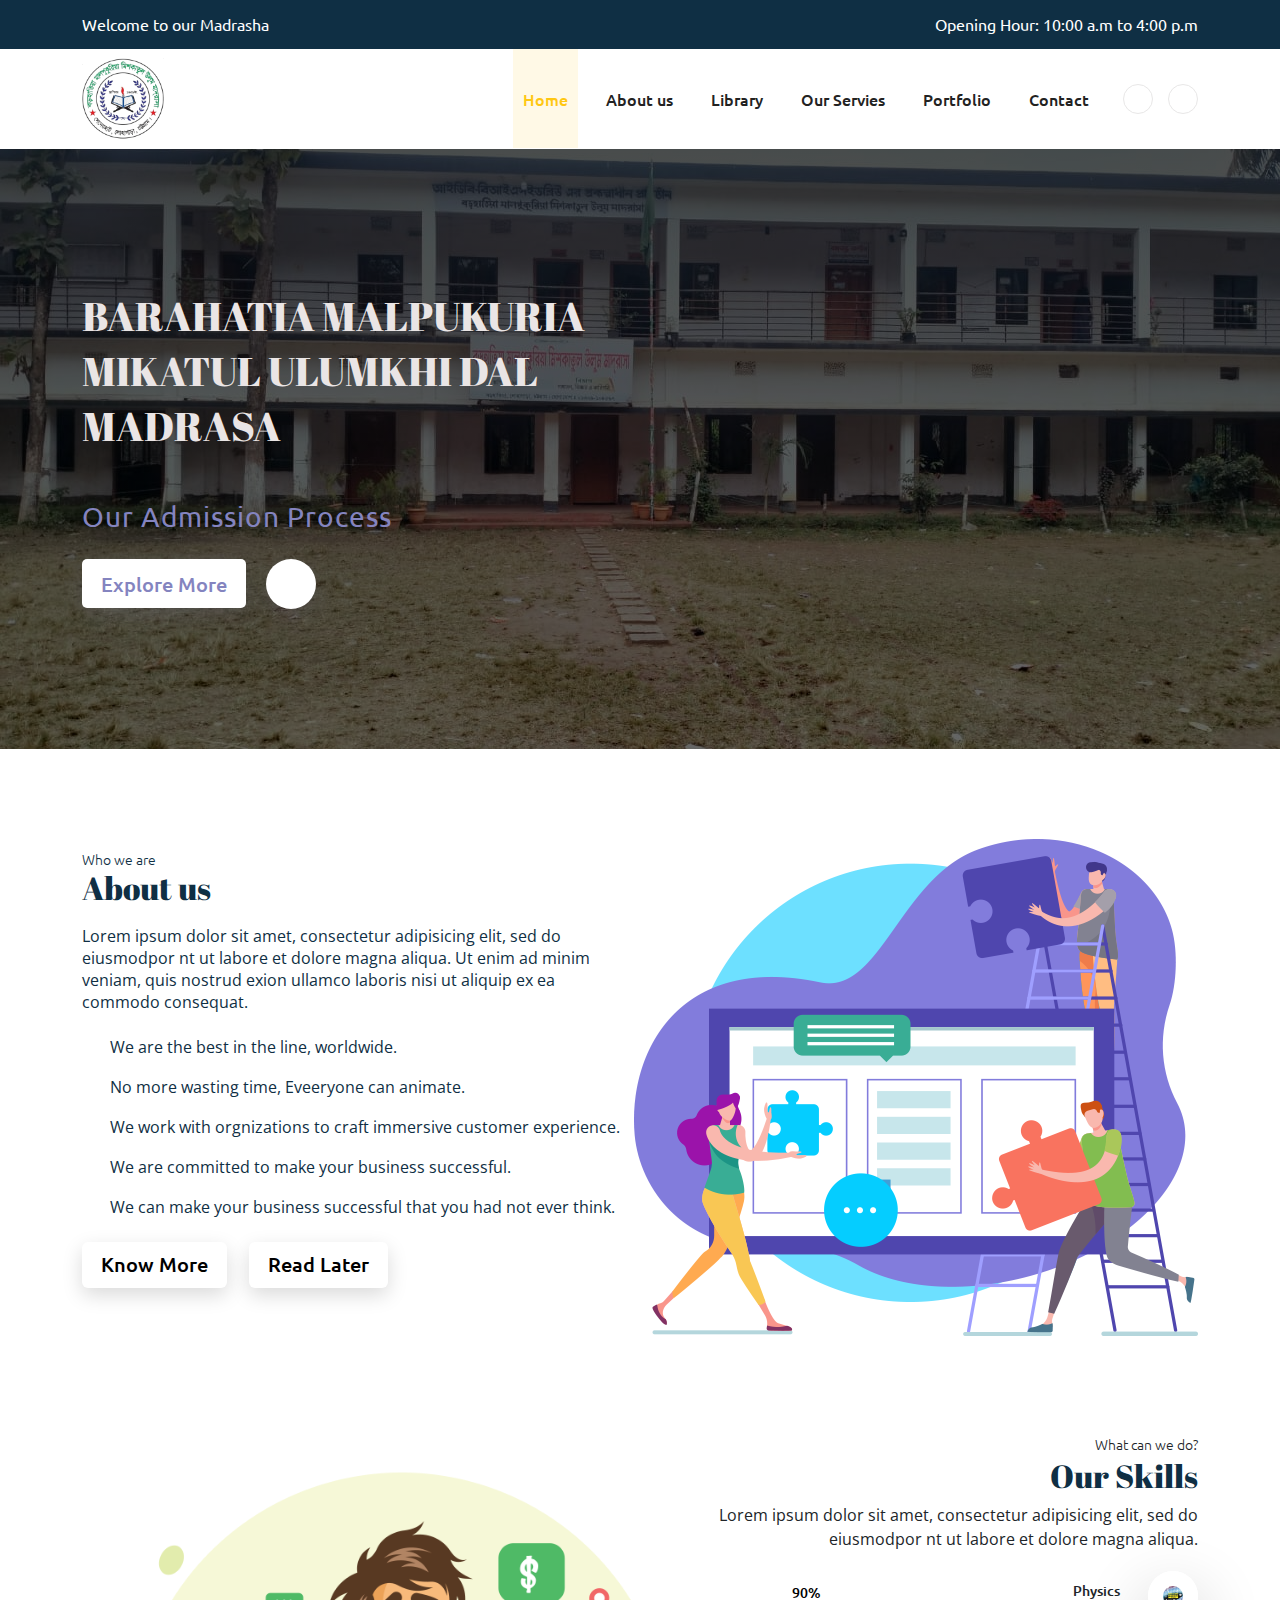
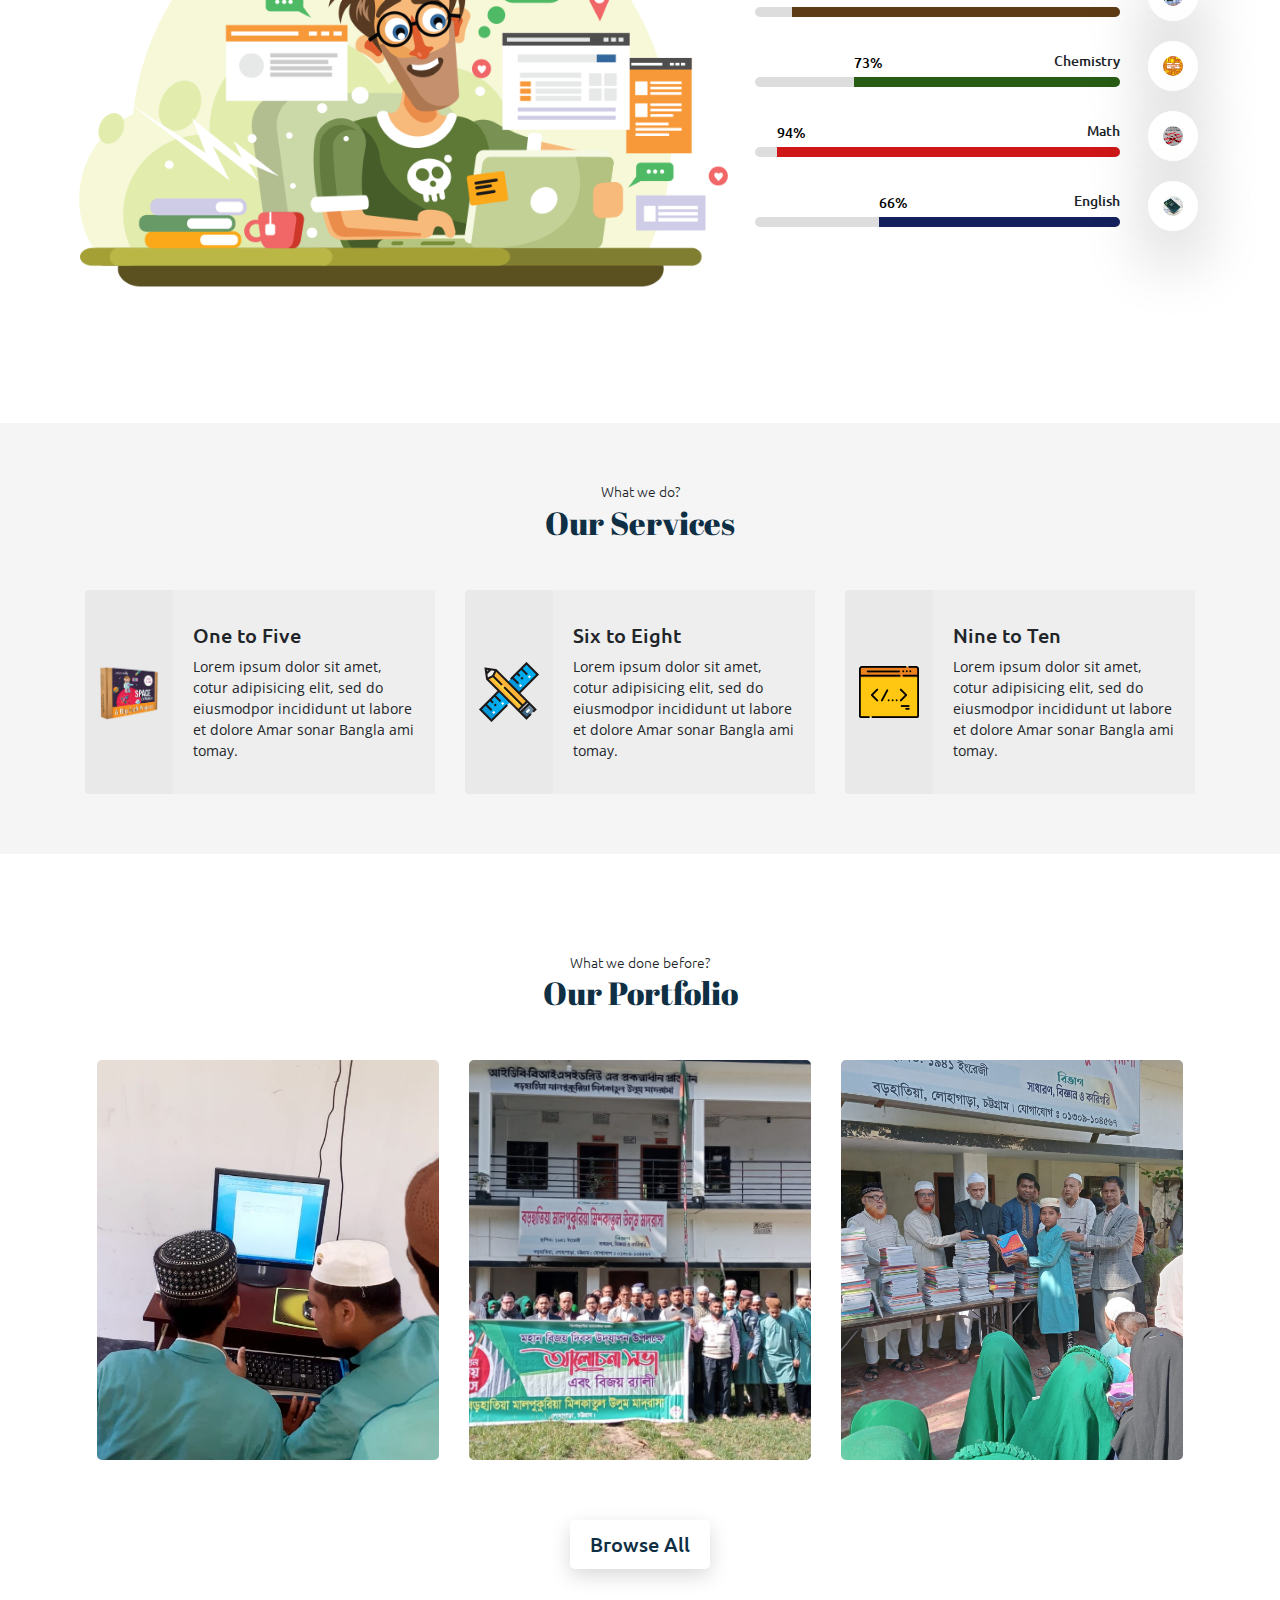
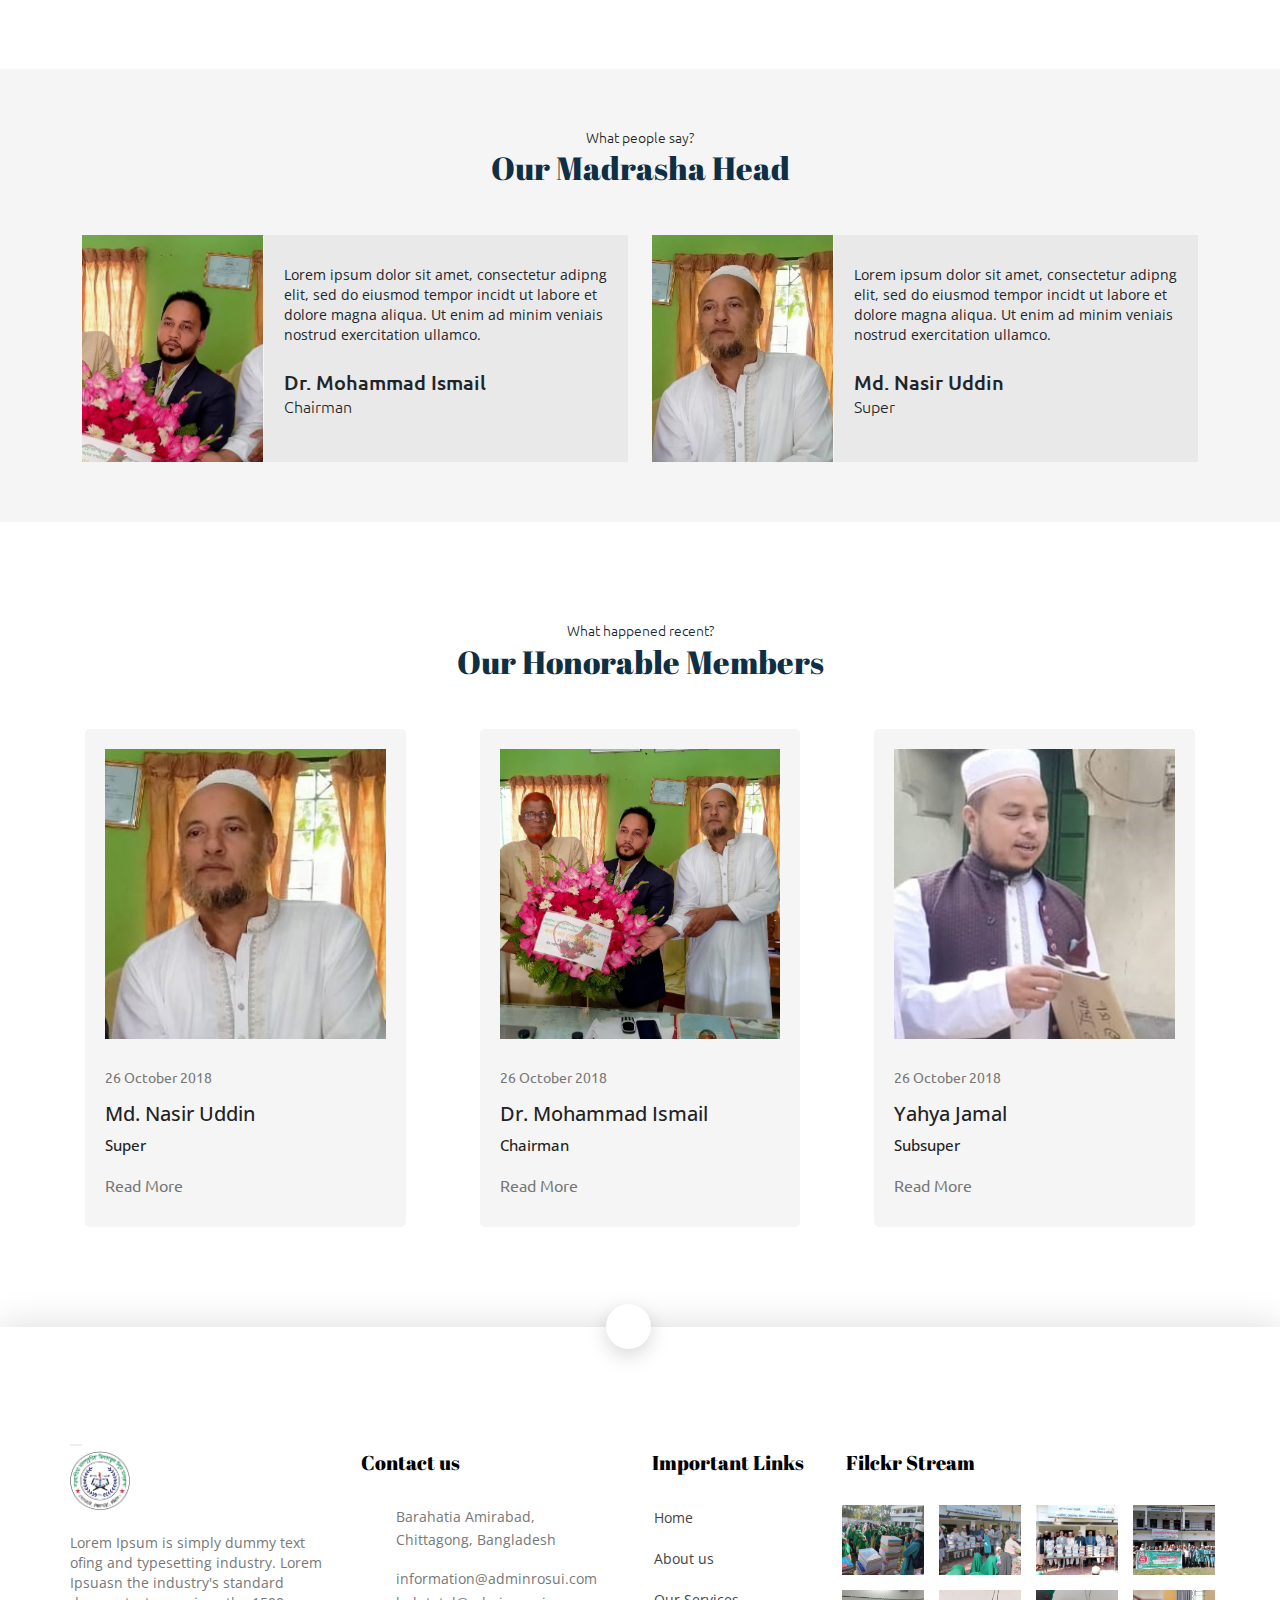
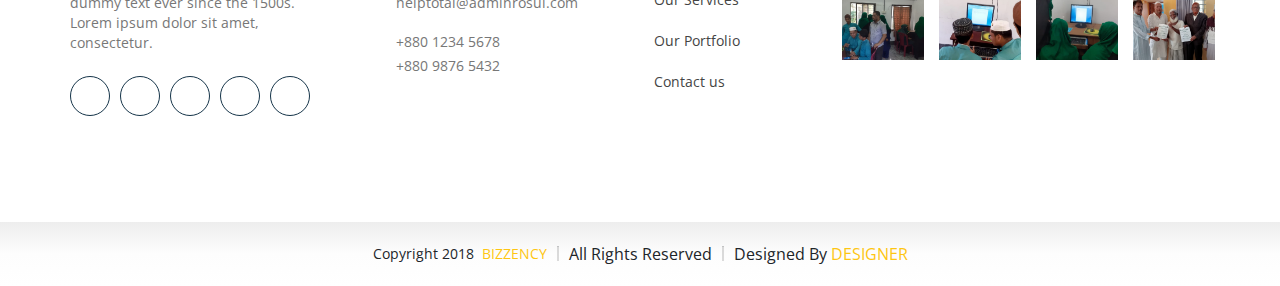
==== index.html @ e9940b3f "Add files via upload" ====
<!DOCTYPE html>
<html lang="en">
    <head>
        <meta charset="UTF-8">
        <meta name="viewport" content="width=device-width, initial-scale=1.0">
        <title>Madrasha - Home</title>
        <link rel="apple-touch-icon" sizes="180x180" href="./img/apple-touch-icon(1).png">
        <link rel="icon" type="image/png" sizes="32x32" href="./img/favicon-32x32(1).png">
        <link rel="icon" type="image/png" sizes="16x16" href="./img/favicon-16x16(1).png">
        <link rel="manifest" href="./img/site(1).webmanifest"> 
        <!-- goole-font-link-starting -->
        <link rel="preconnect" href="https://fonts.googleapis.com">
        <link rel="preconnect" href="https://fonts.gstatic.com" crossorigin>
        <link href="https://fonts.googleapis.com/css2?family=Abril+Fatface&family=Open+Sans&family=Ubuntu:wght@300;400;500&display=swap" rel="stylesheet">

        <!-- font awesome icon css link starting-->
        <link rel="stylesheet" href="https://cdnjs.cloudflare.com/ajax/libs/font-awesome/6.4.2/css/all.min.css" integrity="sha512-z3gLpd7yknf1YoNbCzqRKc4qyor8gaKU1qmn+CShxbuBusANI9QpRohGBreCFkKxLhei6S9CQXFEbbKuqLg0DA==" crossorigin="anonymous" referrerpolicy="no-referrer" />

        <!-- bootstrap css link starting -->
        <link rel="stylesheet" href="./css/bootstrap.min.css    ">

        <!-- css main link starting -->
        <link rel="stylesheet" href="./css/style.css">
    </head>
    <body>

        <!-- header section starting -->
        <header>
            <section class="top-bar">
                <div class="container d-flex flex-wrap justify-content-between">
                    <p>Welcome to our Madrasha</p>
                    <p>Opening Hour: 10:00 a.m to 4:00 p.m</p>
                </div>
            </section>

            <nav id="primary_nav" class="navbar navbar-expand-lg p-0 ">
                <div class="container">
                    <a href="index.html" class="navbar-brand">
                        <img src="./img/logomad.png" alt="" class="img-fluid">
                    </a>
                    <button class="navbar-toggler" data-bs-toggle="collapse" data-bs-target="#primary-menu">
                        <span class="navbar-toggler-icon"></span>
                    </button>
                    <div class="collapse navbar-collapse" id="primary-menu">
                        <ul class="navbar-nav ms-auto align-items-center">
                            <li><a  class="active" href="index.html">Home </a></li>
                            <li><a href="abuot.html">About us </a></li>
                            <li><a   href="#">Library</a></li>
                            <li><a href="#">Our Servies </a></li>
                            <li><a href="#">Portfolio </a></li>
                            <li><a href="#">Contact</a></li>
                            <li><button><i class="fa-solid fa-xmark"></i></button></li>
                            <li><button><i class="fa-solid fa-magnifying-glass"></i></button></li>
                        </ul>
                    </div>
                </div>
            </nav>
        </header>
        <!-- header section ending -->

        <!-- main section starting -->
        <main>
            <!-- hero section starting -->
            <section class="hero_section">
                <div class="container d-flex flex-wrap align-items-center">
                    <div class="col-lg-5 hero_content"> 
                        <h1>Barahatia Malpukuria Mikatul Ulumkhi Dal Madrasa</h1>
                        <h4>Our Admission Process</h4>
                        <div class="d-flex align-items-center flex-wrap">
                            <a href="#">Explore More</a>
                            <div class="play_icon">
                                <i class="fa-solid fa-play"></i>
                            </div>
                        </div>
                    </div>
                </div>
            </section>
            <!-- hero section ending -->

            <!-- About section starting -->
            <section class="about_section">
                <div class="container">
                    <div class="row">
                        <div class="col-lg-6 about_content">
                            <h6>Who we are</h6>
                            <h2>About us</h2>
                            <p>Lorem ipsum dolor sit amet, consectetur adipisicing elit, sed do eiusmodpor nt ut labore et dolore magna aliqua. Ut enim ad minim veniam, quis nostrud exion ullamco laboris nisi ut aliquip ex ea commodo consequat.</p>
                            <ul>
                                <li>We are the best in the line, worldwide.</li>
                                <li>No more wasting time, Eveeryone can animate.</li>
                                <li>We work with orgnizations to craft immersive customer experience.</li>
                                <li>We are committed to make your business successful.</li>
                                <li>We can make your business successful that you had not ever think.</li>
                            </ul>
                            <a href="#">Know More</a>
                            <a href="#">Read Later</a>
                        </div>
                        <div class="col-lg-6 about_img d-flex justify-content-end">
                            <img src="./img/about-section-img.png" alt="" class="img-fluil">
                        </div>
                    </div>
                </div>
            </section>
            <!-- About section ending -->

            <!-- skill section starting -->
            <section class="skill_section">
                <div class="container">
                    <div class="row">
                        <div class="skill_img col-lg-6">
                            <img src="./img/our-skill-section-img.png" alt="">
                        </div>
                        <div class="skill_content col-lg-6">
                            <h6>What can we do?</h6>
                            <h2>Our Skills</h2>
                            <p>Lorem ipsum dolor sit amet, consectetur adipisicing elit, sed do eiusmodpor nt ut labore et dolore magna aliqua.</p>
                            <div class="skill_inpu col-lg-10 ms-auto">
                                <div class="row align-items-center skill_inpu_box ms-auto">
                                    <div class="skill_inpu_box_content col-lg-10">
                                        <h5>Physics</h5>
                                        <div style="background-color: #dddddd;" class="bar col-10">
                                            <div style="background-color: #5d3b15; width: 90%;" class="ms-auto">
                                                <h6>90%</h6>
                                            </div>
                                        </div>
                                    </div>
                                    <div class="col-lg-2">
                                        <img src="./img/phsics.jpg" alt="" class="img-fluid">
                                    </div>
                                </div>
                                <div class="row align-items-center skill_inpu_box ms-auto">
                                    <div class="skill_inpu_box_content col-lg-10">
                                        <h5>Chemistry</h5>
                                        <div style="background-color: #dddddd;" class="bar col-10">
                                            <div style="background-color: #285d15; width: 73%;" class="ms-auto">
                                                <h6>73%</h6>
                                            </div>
                                        </div>
                                    </div>
                                    <div class="col-lg-2">
                                        <img src="./img/chemistry.jpg   " alt="">
                                    </div>
                                </div>
                                <div class="row align-items-center skill_inpu_box ms-auto">
                                    <div class="skill_inpu_box_content col-lg-10">
                                        <h5>Math</h5>
                                        <div style="background-color: #dddddd;" class="bar col-10">
                                            <div style="background-color: #cf1717; width: 94%;" class="ms-auto">
                                                <h6>94%</h6>
                                            </div>
                                        </div>
                                    </div>
                                    <div class="col-lg-2">
                                        <img src="./img/math.jpg" alt="">
                                    </div>
                                </div>
                                <div class="row align-items-center skill_inpu_box ms-auto">
                                    <div class="skill_inpu_box_content col-lg-10">
                                        <h5>English</h5>
                                        <div style="background-color: #dddddd;" class="bar col-10">
                                            <div style="background-color: #15215d; width: 66%;" class="ms-auto">
                                                <h6>66%</h6>
                                            </div>
                                        </div>
                                    </div>
                                    <div class="col-lg-2">
                                        <img src="./img/english.webp " alt="">
                                    </div>
                                </div>
                            </div>
                        </div>
                    </div>
                </div>
            </section>
            <!-- skill section ending -->

            <!-- Servies section starting -->
            <section class="Servies_section">
                <div class="container text-align-center">
                    <h4>What we do?</h4>
                    <h2>Our Services</h2>
                    <div class="row box_parent">
                        <div class="main_box col-lg-4">
                            <div class="Servies_box row">
                                <div class="box_img col-3">
                                    <img style="width: 60px;" src="./img/ten-removebg-preview.png" alt="">                                </div>
                                <div class="box_inpu col-9">
                                    <h3>One to Five</h3>
                                    <p>Lorem ipsum dolor sit amet, cotur adipisicing elit, sed do eiusmodpor incididunt ut labore et dolore Amar sonar Bangla ami tomay.</p>
                                </div>


                                <div class="overly">
                                    <img style="width: 60px;" src="./img/ten-removebg-preview.png" alt="">                                    <h3>Read More</h3>
                                    <a href="#"><i class="fa-solid fa-arrow-right"></i></a>
                                </div>
                            </div>

                            
                        </div>
                        <div class="main_box col-lg-4">
                            <div class="Servies_box row">
                                <div class="box_img col-3">
                                    <img src="./img/servise-div-3-vidieo-img.png" alt="">
                                </div>
                                <div class="box_inpu col-9">
                                    <h3>Six to Eight</h3>
                                    <p>Lorem ipsum dolor sit amet, cotur adipisicing elit, sed do eiusmodpor incididunt ut labore et dolore Amar sonar Bangla ami tomay.</p>
                                </div>
    
    
                                <div class="overly">
                                    <img src="./img/servise-div-3-vidieo-img.png" alt="">
                                    <h3>read More</h3>
                                    <a href="#"><i class="fa-solid fa-arrow-right"></i></a>
                                </div>
                            </div>
                        </div>
                        <div class="main_box col-lg-4">
                            <div class="Servies_box row">
                                <div class="box_img col-3">
                                    <img src="./img/servise-div-2-img.png" alt="">
                                </div>
                                <div class="box_inpu col-9">
                                    <h3>Nine to Ten</h3>
                                    <p>Lorem ipsum dolor sit amet, cotur adipisicing elit, sed do eiusmodpor incididunt ut labore et dolore Amar sonar Bangla ami tomay.</p>
                                </div>


                                <div class="overly">
                                    <img src="./img/servise-div-2-img.png" alt="">
                                    <h3>Read More</h3>
                                    <a href="#"><i class="fa-solid fa-arrow-right"></i></a>
                                </div>
                            </div>
                        </div>

                    </div>
                </div>
            </section>
            <!-- Servies section ending -->

            <!-- fortfolio section starting -->
            <section class="fortfolio_section">
                <div class="container">
                    <h4>What we done before?</h4>
                    <h2>Our Portfolio</h2> 
                    <div class="row parent_box">
                        <div class="fortfolio_box col-lg-4">
                            <div>
                                <img src="./img/c2.jpg" alt="">
                                <div class="overly">
                                    <h5>Computer Training</h5>
                                </div>
                            </div>
                        </div>
                        <div class="fortfolio_box col-lg-4">
                            <div>
                                <img src="./img/f4.jpg" alt="">
                                <div class="overly">
                                    <h5>Vijay Diwas, 16 Dec</h5>
                                </div>
                            </div>
                        </div>
                        <div class="fortfolio_box col-lg-4">
                            <div>
                                <img src="./img/f-2.jpg" alt="">
                                <div class="overly">
                                    <h5>Book Distribution</h5>
                                </div>
                            </div>
                        </div>
                    </div>
                    <a href="#">Browse All</a>
                </div>
            </section>
            <!-- fortfolio section ending -->

            <!-- testimonial section starting -->
            <section class="testimonial_section">
                <div class="container">
                    <h4>What people say?</h4>
                    <h2>Our Madrasha Head</h2>
                    <div class="row box_parent ">
                        <div class="testimonial_box col-lg-6">
                            <div class="row">
                               <div class="item-img col-lg-4">
                                    <img  src="./img/shobapoty.jpg" alt="">
                                </div>
                                <div class="item-inpu col-lg-8">
                                    <p>Lorem ipsum dolor sit amet, consectetur adipng elit, sed do eiusmod tempor incidt ut labore et dolore magna aliqua. Ut enim ad minim veniais nostrud exercitation ullamco.</p>
                                    <h3>Dr. Mohammad Ismail</h3>
                                    <h5>Chairman</h5>
                                </div>
                            </div>
                        </div>
                        <div class="testimonial_box col-lg-6">
                            <div class="row">
                                <div class="item-img col-lg-4">
                                    <img src="./img/super.jpg" alt="">
                                </div>
                                <div class="item-inpu col-lg-8">
                                    <p>Lorem ipsum dolor sit amet, consectetur adipng elit, sed do eiusmod tempor incidt ut labore et dolore magna aliqua. Ut enim ad minim veniais nostrud exercitation ullamco.</p>
                                    <h3>Md. Nasir Uddin</h3>
                                    <h5>Super</h5>
                                </div>                                
                            </div>
                        </div>
                    </div>
                </div>
            </section>
            <!-- testimonial section ending -->

            <!-- lastes blogs section starting -->
            <section class="lastes_section">
                <div class="container">
                    <h4>What happened recent?</h4>
                    <h2>Our Honorable Members</h2>
                    <div class="row parent_box justify-content-between">
                        <div class="lastes_box col-lg-4">
                            <div class="box col-lg-11">
                                <img src="./img/super.jpg" alt="">
                                <h6>26 October 2018</h6>
                                <p>Md. Nasir Uddin <br>
                                    <small>Super</small>
                                </p>
                                <a href="#">
                                    Read More
                                    <i class="fa-solid fa-arrow-right"></i>
                                </a>
                            </div>
                        </div>
                        <div class="lastes_box col-lg-4">
                            <div class="box col-lg-11 m-auto">
                                <img src="./img/main.jpg" alt="">
                                <h6>26 October 2018</h6>
                                <p> Dr. Mohammad Ismail  <br>
                                    <small>Chairman</small>
                                </p>
                                <a href="#">
                                    Read More
                                    <i class="fa-solid fa-arrow-right"></i>
                                </a>
                            </div>
                        </div>
                        <div class="lastes_box col-lg-4">
                            <div class="box col-lg-11 ms-auto">
                                <img src="./img/subsuper.jpg" alt="">
                                <h6>26 October 2018</h6>
                                <p>Yahya Jamal<br>
                                    <small>Subsuper</small>
                                    
                                </p>
                                <a href="#">
                                    Read More
                                    <i class="fa-solid fa-arrow-right"></i>
                                </a>
                            </div>
                        </div>
                    </div>
                </div>
            </section>
            <!-- lastes blogs section ending -->
        </main>
        <!-- main section ending -->

        <!-- fooder section starting -->
        <footer>
            <section class="footer_section">
                <div class="container">
                    <button   class="fot_btn"  ><a href="#"><i class="fa-solid fa-angle-up"></i></a></button>
                    <div class="row parent_box">
                        <div class="   footer_box  col-lg-3">
                            <div class="box">
                                <a href="index.html"><img src="./img/logomad.png" alt=""></a>
                                <p>Lorem Ipsum is simply dummy text ofing and typesetting industry. Lorem Ipsuasn the industry's standard dummy text ever since the 1500s. Lorem ipsum dolor sit amet, consectetur.</p>
                                <ul class="d-flex flex-wrap">
                                    <li>
                                        <a href="https://web.facebook.com/" target="_blank"> 
                                            <i class="fa-brands fa-facebook-f"></i>
                                        </a>
                                        </a>
                                    </li>
                                    <li>
                                        <a href="http://www.facebook.com">
                                            <i class="fa-brands fa-twitter"></i>
                                        </a>
                                    </li>
                                    <li>
                                        <a href="http://www.facebook.com">
                                            <i class="fa-brands fa-dribbble"></i>
                                        </a>
                                    </li>
                                    <li>
                                        <a href="http://www.facebook.com">
                                            <i class="fa-brands fa-pinterest-p"></i>
                                        </a>
                                    </li>
                                    <li>
                                        <a href="http://www.facebook.com">
                                            <i class="fa-brands fa-linkedin-in"></i>
                                        </a>
                                    </li>
                                </ul>
                            </div>
                        </div>
                        <div class="footer_box col-lg-3">
                            <div class="box">
                                <h2>Contact us</h2>
                                <div class="location row align-items-center">
                                    <div class="contact-icon col-lg-1">
                                        <i class="fa-solid fa-map-marker-alt"></i>
                                    </div>
                                    <div class="contact-inpu col-lg-10">
                                        <a href="https://maps.app.goo.gl/VWtDe7jGse4oRnUM7" target="_blank">
                                            Barahatia Amirabad, Chittagong, Bangladesh
                                        </a>
                                    </div>
                                </div>
                                <div class="email row align-items-center">
                                    <div class="contact-icon col-lg-1">
                                        <i class="fa-solid fa-envelope"></i>
                                    </div>
                                    <div class="contact-inpu col-lg-10">
                                        <a href="mailto:information@adminrosui.com" target="_blank">information@adminrosui.com</a>
                                        <a href="mailto:helptotal@adminrosui.com" target="_blank">helptotal@adminrosui.com</a>
                                    </div>
                                </div>
                                <div class="phone row align-items-center">
                                    <div class="contact-icon col-lg-1">
                                        <i class="fa-solid fa-phone"></i>
                                    </div>
                                    <div class="contact-inpu col-lg-10">
                                        <p>
                                            <a href="phoneto:+88012345678" target="_blank">+880 1234 5678</a>
                                        </p>
                                        <p>
                                            <a href="phoneto:+88098765432" target="_blank">+880 9876 5432</a>
                                        </p>
                                    </div>
                                </div>
                            </div>
                        </div>
                        <div class="footer_box col-lg-2">
                            <div class="box">
                                <h2>Important Links</h2>
                                <ul>
                                    <li><a href="index.html">Home</a></li>
                                    <li><a href="abuot.html">About us</a></li>
                                    <li><a href="library.html">Our Services</a></li>
                                    <li><a href="#">Our Portfolio</a></li>
                                    <li><a href="#">Contact us</a></li>
                                </ul>
                            </div>
                        </div>
                        <div class="footer_box col-lg-4">
                            <div class="box">
                                <h2>Filckr Stream</h2>
                                <div class="row">
                                    <div class="col-lg-3"><img src="./img/f-1.jpg" alt=""></div>
                                    <div class="col-lg-3"><img src="./img/f-2.jpg" alt=""></div>
                                    <div class="col-lg-3"><img src="./img/f-3.jpg" alt=""></div>
                                    <div class="col-lg-3"><img src="./img/f4.jpg" alt=""></div>
                                    <div class="col-lg-3"><img src="./img/c1.jpg" alt=""></div>
                                    <div class="col-lg-3"><img src="./img/c2.jpg" alt=""></div>
                                    <div class="col-lg-3"><img src="./img/c3.jpg" alt=""></div>
                                    <div class="col-lg-3"><img src="./img/e.jpg         " alt=""></div>
                                </div>
                            </div>
                        </div>
                    </div>
                </div>
            </section>

            <section class="bottom_bar">
                <div class="container d-flex justify-content-center align-items-center">
                    <p>Copyright 2018
                    <span>BIZZENCY</span>
                    <hr>All Rights Reserved
                    <hr>
                    Designed By
                    <span>DESIGNER</span>
                </p>
                </div>
            </section>
        </footer>
        <!-- fooder section ending -->
        <script src="./js/bootstrap.bundle.min.js"></script>
    </body>
</html>
---- css/style.css ----
/* reset css starting */
h1,h2,h3,h4,h5,h6,p,ul,ol,li,a{
    padding: 0px;
    margin: 0px;
}
a,a:hover{
    text-decoration: none;
    color: #000;
}

ol,ul{
    list-style-type: none;
}
body{
    font-family: 'Open Sans', sans-serif;
}
h1,h2{
    font-family: 'Abril Fatface', cursive;
    color: #0f2f44;
}
h3,h4,h5,h6,button,a{
    font-family: 'Ubuntu', sans-serif;
}
/* reset css ending */

/* header section starting */
/* top-bar section starting */
.top-bar{
    background-color:#0f2f44 ;
    width: 100vw;
    color: white;
}
.top-bar p{
    font-family: 'Ubuntu', sans-serif;
    padding: 12.4px 0;
    font-weight: 400;
    font-size: 16px;
}
.top-bar p:first-child{
    margin-right: 10px;
}
    /* top-bar section ending */
    
    /* button design strating */
/* .navbar_toggler{
    background-color: transparent;
    border: 1px solid rgb(147, 146, 59);
    border-radius: 3px;
    transition: .6s;
}
.navbar_toggler:hover{
    background-color:#ffc712;
    cursor: pointer;    
} */
    /* button design ending */

    /* navbar section starting */
header{
    position: sticky;
    top: 0px;
    z-index: 1000;
}
nav{

    background-color: #ffffff;
    height: 100px;
}
nav a img{
    width: 82px;
}
.navbar .container ul li{
    font-size:16px ;
    font-weight: 500;
    margin: 0px 9px;
}
nav .container ul li a{
    display: inline-block;
    color: #222222;
    padding: 37.5px 10px;
    transition: .6s;
}
nav .container ul li a:hover,
nav .container ul li a.active{
    color:#ffc712 ;
    background-color: #fff9e6;
} 
nav .container ul li:nth-child(7),nav .container ul li:nth-child(8){
    margin: 0px;
}   
nav .container ul li button{
    width: 30px;
    height: 30px;
    background-color: transparent;
    border: 1px solid rgb(232, 231, 231);
    border-radius: 50%;
    transition: .6s;
    margin: 10px 0px;
}
nav .container ul li button:hover{
    color:#ffc712 ;
    background-color: #fff9e6;
    cursor: pointer;
}
nav .container ul li button:last-child{
    margin-left: 15px;
}
    /* navbar section ending */
/* header section ending */


/* hero section starting */
.hero_section{
    background:linear-gradient(to top, rgba(0, 0, 0, 0.6), rgba(0, 0, 0, 0.7)), url(./../img/WhatsApp\ Image\ 2024-01-24\ at\ 23.54.14_cdb7982e.jpg);
    background-size: cover;
    background-position: center;
    height: 600px;
    background-repeat: no-repeat;
}
.hero_section .container{
    height: 100%;
    color: #0f2f44;
}
.hero_section .container .hero_content h3{
    font-size: 50px;
    font-weight: 300;
}
.hero_section .container .hero_content h1{
    font-size: 40px;
    font-weight: 400;
    line-height: 55px;
    margin: 0px 0px 50px;
    text-transform: uppercase;
    width: 624px;
    color: #eae5e5;
}
.hero_section .container .hero_content h4{
    font-size:28px ;
    letter-spacing: 1px;
    font-weight: 400;
    line-height: 26px;
    color: #8484bf;
}
.hero_section .container .hero_content p{
    font-size: 14px;
    font-weight: 400;
    color: #c8bcbc;
    margin-top: 19px;
    line-height: 24px;
}
.hero_section .container .hero_content .d-flex{
    margin-top: 29px;
}
.hero_section .container .hero_content a{
    font-size:20px ;
    font-weight: 500;
    background-color: white;
    color: #8484bf;
    padding: 9.51px 19.2px;
    border-radius: 5px;
    box-shadow: 0px 7px 20px 0px rgba( 132, 132, 191, .15);
    display: block;
    transition: .6s;
}
.hero_section .container .hero_content a:hover,.hero_section .container .hero_content .play_icon:hover{
    background-color: #8484bf;
    color: white;   
}
.hero_section .container .hero_content .play_icon{
    width: 50px;
    height: 50px;
    line-height: 49px;
    border-radius: 50%;
    background-color: white;
    padding-left: 18px;
    margin-left: 20px;
    box-shadow: 0px 7px 20px 0px rgba( 132, 132, 191, .15);
    font-size: 20px;
    color: #8484bf;
    transition: .6s;
    cursor: pointer;
}
/* hero section ending */

/* About section starting */
.about_section{
    background-color: #ffffff;
    width: 100vw;
    color: #0f2f44;
    padding: 90px 0px 50px 0px;
}
.about_section .container .row h6{
    font-size: 14px;
    line-height: 20px;
    font-weight: 300;
}
.about_section .container .row h2{
    color: #0f2f44;
    font-size: 32px;
}
.about_section .container .row p{
    font-size:16px ;
    font-weight: 400;
    margin-top: 18px;
    line-height: 22px;
}
.about_section .container .row ul{
    margin-left: 28px;
    margin-top: 14px;
}
.about_section .container .row ul li{
    font-size: 16px;
    font-weight: 400;
    line-height: 40px;
}

.about_section .container .row a{
    font-size: 20px;
    margin: 15px 18px 0px 0px;
    font-weight: 500;
    background-color: #ffff;
    border-radius: 6px;
    text-decoration: none;
    color: #000;
    padding: 11.3px 19.1px;
    height: 46px;
    border-radius: 6px;
    transition: .7s;
    display: inline-block;
    box-shadow: 0px 7px 20px 0px rgba(0,0,0,.15);
    line-height: 23.5px;
}
.about_section .container .row a:hover{
    box-shadow: 0px 7px 20px 0px rgba(255, 199, 18, .25);
    background-color: #ffc712;
}
.about_section .container .row .about_content{
    margin-top: 10px;
}
/* About section ending */

/* skill section starting */
.skill_section{
    padding: 50px 0px 100px 0;
    text-align: end;
}
.skill_section .container .skill_img img{
transform: translatex(-60px) scale(.85);
}
.skill_section .container .skill_content{
    z-index: 2;
}
.skill_section .container .skill_content h6{
    font-size: 14px;
    font-weight: 300;
}
.skill_section .container .skill_content h2{
    font-size:32px ;
    font-weight: 400;
    line-height: 45px;
}
.skill_section .container .skill_content p{
    font-weight: 400;
    font-size: 16px;
    margin: 5px 0px;
}
.skill_section .container .skill_content .skill_inpu_box{
    margin-top: 20px;
    /* border: 1px solid black; */
}
.skill_section .container .skill_content .skill_inpu_box_content{
    /* border: 1px solid black; */
}
.skill_section .container .skill_content .skill_inpu_box img{
    border: 15px solid #ffffff;
    border-radius: 50%;
    width: 50px ;
    height: 50px ;
    box-shadow: 0px 25px 60px 10px rgba(0, 0,0,.15);
}
.skill_section .container .skill_content .skill_inpu_box .bar{
    height: 10px;
    width: 100%;
    border-radius: 15px;
}
.skill_section .container .skill_content .skill_inpu_box .bar div{
    height: 100%;
    border-radius: 0px 15px 15px 0px;
}
.skill_section .container .skill_content .skill_inpu_box h5{
    font-size: 14px;
    font-weight: 500;
    line-height: 32px;
}
.skill_section .container .skill_content .skill_inpu_box h6{
    color: #000;
    font-weight: 500;
    text-align: start;
    transform:translatey(-22px) ;
}
/* skill section ending */

/* servies section starting */
.Servies_section{
    padding: 60px 0px;
    text-align: center;
    background-color: #f5f5f5;
}
.Servies_section h4{
    font-size: 14px;
    font-weight: 300;
}
.Servies_section h2{
    font-size:32px ;
    font-weight: 400;
    line-height: 45px;
    margin-bottom: 45px;
}
.Servies_section .box_parent{
    text-align: start;
    /* border: 2px solid rgb(255, 0, 0); */
    padding: 0;
}
.Servies_section .box_parent .main_box{
    padding: 0px 15px;
}
.Servies_section .box_parent .Servies_box{
    /* border: 1px solid black; */
    border-radius: 4px;
    background-color: #e9e9e9;
    position: relative;
    padding: 0;
    margin: 0;
}
.Servies_section .box_parent .Servies_box .box_img{
 display: flex;
 justify-content:center ;
 align-items: center;
}
.Servies_section .box_parent .Servies_box .box_inpu{
    padding: 33px 20px;
    background-color: #eeeeee;
}
.Servies_section .box_parent .Servies_box .box_inpu h3{
    font-size:20px;
    font-weight: 500;
}
.Servies_section .box_parent .Servies_box .box_inpu p{
    font-size: 14px;
    font-family: 'Open Sans', sans-serif;
    font-weight: 400;
    margin-top: 9px;
}
.Servies_section .box_parent .main_box .overly{
    position: absolute;
    inset: 0px;
    background-color: #0f2f44;
    color: #ffff;
    border-radius: 4px;
    transform: scale(0) rotate(360deg);
    transform-origin:center;
    transition: .9s;
    text-align: center;
}

.Servies_section .box_parent .main_box:hover .overly{
    transform: scale(1) rotate(0deg);
    transform-origin:center;
}
.Servies_section .box_parent .main_box .overly img{
    margin: 30px 0px 15px;
    border: 2px outset black;
    background-color: #ffc612;
    border-radius: 1px;
}
.Servies_section .box_parent .main_box .overly  h3{
    line-height: 18px;
    font-size: 20px;
}
.Servies_section .box_parent .main_box .overly a{
    display: block;
    width: 40px;
    height: 40px;
    border-radius: 50%;
    background-color: #ffc712;
    font-size: 20px;
    line-height: 40px;
    position: absolute;
    color: #222222;
    right: 44.5%;
    bottom: -20px;
}
/* servies section ending */

/* fortfolio section starting */
.fortfolio_section{
    padding: 100px 0px;
    text-align: center;
}
.fortfolio_section h4{
    font-size: 14px;
    font-weight: 300;
}
.fortfolio_section h2{
    font-size:32px ;
    font-weight: 400;
    line-height: 45px;
    margin-bottom: 45px;
}
.fortfolio_section .parent_box{
    margin: 0;
}

.fortfolio_section .parent_box .fortfolio_box{
    padding:0px 15px ;
    
}
.fortfolio_section .parent_box .fortfolio_box div{
    position: relative;
    padding: 0px;
}
.fortfolio_section .parent_box .fortfolio_box div img{
    width: 100%;
    border-radius: 5px;
    height: 400px;
    object-fit: cover;
    object-position: center;
}
.fortfolio_section .parent_box .fortfolio_box div .overly{
    font-size:20px ;
    font-weight: 500;
    color:#0f2f44 ;
    background-color:white ;
    padding:31px 27px 27px;
    position: absolute;
    bottom: 0px;
    width: 100%;
    border-radius: 0px 0px 5px 5px;
    box-shadow: 0px 15px 50px 10px rgba(0,0,0,.15);
    transform: scale(0);
    transform-origin: bottom;
    transition: .6s;
}
.fortfolio_section .parent_box .fortfolio_box:hover div .overly{
    transform: scale(1);
}
.fortfolio_section .container a{
    font-size: 20px;
    font-weight: 500;
    margin-top: 60px;
    display: inline-block;
    padding: 13.6px 20px;
    color:#0f2f44 ;
    border-radius: 5px;
    background-color: #ffff;
    box-shadow: 0px 7px 20px 0px rgba(0,0,0,.15);
    transition: .6s;
    line-height: 21px;
}
.fortfolio_section .container a:hover{
    box-shadow: 0px 7px 20px 0px rgba(255, 199, 18, .25);
    background-color: #ffc712;
}
/* fortfolio section ending */

/* testimonial section starting */
.testimonial_section{
    padding: 60px 0px;
    margin: 0px;
    background:#f5f5f5;
    text-align: center;
}
.testimonial_section h4{
    font-size: 14px;
    font-weight: 300;
}
.testimonial_section h2{
    font-size:32px ;
    font-weight: 400;
    line-height: 45px;
    margin-bottom: 45px;
} 
.testimonial_section .box_parent .testimonial_box div{
    padding: 0;
    /* border: 1px solid black; */
    margin: 0;
    text-align: start;
}
.testimonial_section .box_parent .testimonial_box .row .item-inpu{
    padding: 30px 20px;
    font-size: 14px;
    font-weight: 400;
    line-height: 20px;
    background-color: #e9e9e9;
}
.testimonial_section .box_parent .testimonial_box .row h3{
    font-size: 20px;
    font-weight: 500;
    margin-top: 25px;
}
.testimonial_section .box_parent .testimonial_box .row h5{
    font-size: 16px;
    font-weight: 300;
    line-height: 24px;
}
.testimonial_section .box_parent .testimonial_box img{
    height: 227px;
    width: 181px;
    object-fit: cover;
}
/* testimonial section ending */

/* lastes blogs section starting */
.lastes_section{
    padding: 100px 0px;
    text-align: center;
}
.lastes_section h4{
    font-size: 14px;
    font-weight: 300;
}
.lastes_section h2{
    font-size:32px ;
    font-weight: 400;
    line-height: 45px;
    margin-bottom: 45px;
}
.lastes_section .parent_box{
    /* border: 1px solid black; */
}
.lastes_section .lastes_box{
    /* border: 1px solid black; */
    padding: 0px 15px;
}
.lastes_section .lastes_box div{
    margin: 0px;
    padding: 20px;
    background-color: #f5f5f5;
    border-radius: 5px;
    text-align: left;
    transition: .6s;
}
.lastes_section .lastes_box img{
    width: 100%;
    height: 290px;
    object-fit: cover;
}
.lastes_section .lastes_box h6{
    font-size: 14px;
    font-weight: 400;
    color: #777777;
    margin: 30px 0px 15px;
    transition: .6s;
}
.lastes_section .lastes_box small{
    font-size: 15px;
    display: block;
    margin-top: 5px;
    margin-bottom: -10px;
}
.lastes_section .lastes_box p{
    font-size: 20px;
    font-weight: 500;
    color: #222222;
    line-height: 26px;
    transition: .6s;
}
.lastes_section .lastes_box a{
    display: block;
    display: flex;
    margin: 25px 0px 10px;
    width: 105px;
    justify-content: space-between;
    align-items: center;
    color: #777777;
    font-size: 16px;
    transition: .6s;
}
.lastes_section .lastes_box .box:hover{
    background-color: #0f2f44;
}
.lastes_section .lastes_box .box:hover h6{
    color: #f5f5f5;
}
.lastes_section .lastes_box .box:hover p{
    color: #f5f5f5;
} 
.lastes_section .lastes_box .box:hover a{
    color: #f5f5f5;
}
/* lastes blogs section ending */


/* fooder section starting */
.footer_section{
    background-color: #ffffff;
    width: 100vw;
    box-shadow:0 0 35px 0 rgba(0,0,0,.15) ;
}
.footer_section .container{
    padding: 100px 0px;
    color: #777777;
    position: relative;
}
.footer_section .fot_btn{
    border: none;
}
.footer_section .footer_box:nth-child(1) img{
    width: 60px;
}
.footer_section .container .parent_box{
    /* border: 1px solid black; */
}
.footer_section .container .parent_box .footer_box{
    /* border: 1px solid black; */
}
.footer_section .container .parent_box .box{
    /* border: 1px solid black; */
}
.footer_section .parent_box .footer_box:nth-child(1) p{
    font-size: 14px;
    font-family: 'Open Sans', sans-serif;
    font-weight: 400;
    line-height: 20px;
    padding-right: 10px;
    margin: 22px 0px 23px;
}
.footer_section .parent_box .footer_box:nth-child(1) li a{
    width: 40px;
    height: 40px;
    border-radius: 50%;
    border: 1px solid #153449;
    color: #153449;
    display: inline-block;
    text-align: center;
    line-height: 40px;
    margin-right: 10px;
    font-size: 20px;
    transition: .6s;
}
.footer_section .parent_box .footer_box:nth-child(1) li a:hover{
    background-color: #153449;
    color: #ffff;
}



.footer_section .parent_box .footer_box h2{
    font-size: 20px;
    font-weight: 500;
    color: #000;
    margin-bottom: 30px;
}
.footer_section .parent_box .footer_box:nth-child(2) .row{
    margin: 15px 0px;

}
.footer_section .parent_box .footer_box:nth-child(2) .contact-icon{
    margin: 0 0px 0 1px;
    padding: 0;
    text-align: center;
}
.footer_section .parent_box .footer_box:nth-child(2) .contact-inpu a{
    padding: 0;
    font-size:14px ;
    font-family: 'Open Sans', sans-serif;
    font-weight: 400;
    display: inline-block;
    line-height: 0px;
    color:#777777;
}
.footer_section .parent_box .footer_box:nth-child(2) .location a{
line-height: 23px;
}


.footer_section .parent_box .footer_box:nth-child(3) ul{
    padding-left: 2px;
}
.footer_section .parent_box .footer_box:nth-child(3) li a{
    font-size:14px ;
    font-family: 'Open Sans', sans-serif;
    font-weight: 400;
    line-height: 20px;
    color: #444444;
    margin-bottom: 18px;
    display: inline-block;
    transition: .7s;
}
.footer_section .parent_box .footer_box:nth-child(3) li a:hover{
    margin-left: 20px;
    color: #0f2f44;
}


.footer_section .parent_box .footer_box:nth-child(4) .row{
    padding: 0;
}
.footer_section .parent_box .footer_box:nth-child(4) .row div{
    padding: 0px 7.5px 15px;
}
.footer_section .parent_box .footer_box:nth-child(4) .row div img{
    width: 100%;
}

    /* bottom bar design starting */
.bottom_bar{
    background: linear-gradient(to bottom,#ededed,#fdfdfd,#ffff);
    width: 100%;
    padding: 20px 0px;
}
.bottom_bar p{
    font-size:14px ;
    font-family: 'Open Sans', sans-serif;
    font-weight: 400;
}
.bottom_bar span{
    color: #fec612;
    margin-left: 4px;
}
.bottom_bar hr{
    height: 15px;
    width: 2px;
    margin: 0px 10px;
    background-color: #767676;
}
    /* bottom bar design starting */
    .footer_section button a{
        width: 45px;
        height: 45px;
        border-radius: 50%;
        background-color: #ffff;
        box-shadow: 0px 7px 20px 0px rgba(0,0,0,.15);
        font-size: 23px;
        position: absolute;
        top: -22.5px;
        right: 49%;
        display: block;
        line-height: 44px;
        transition: .5s;
    }

    .footer_section button a:hover{
        background-color: #ffc712;
    }
    .footer_box:last-child img{
        height: 70px ;
        object-fit: cover;
    }
/* fooder section ending */
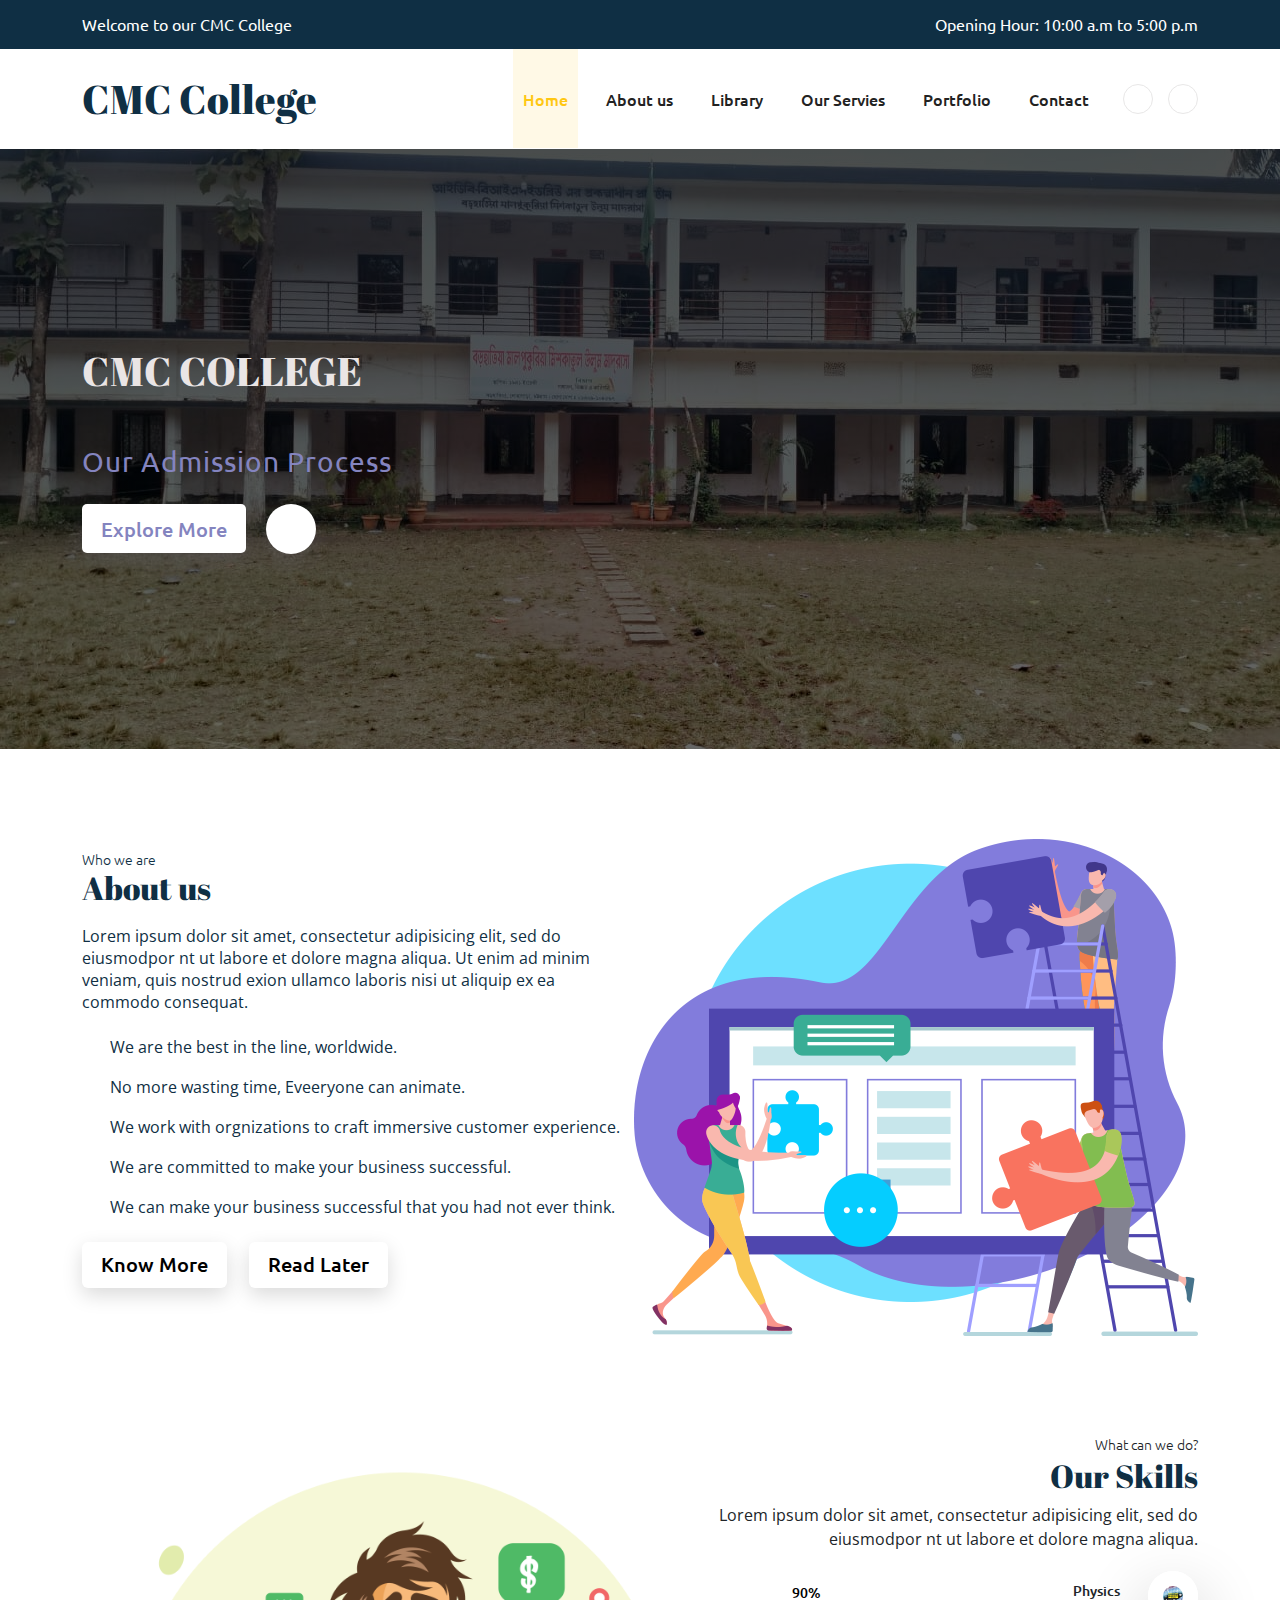
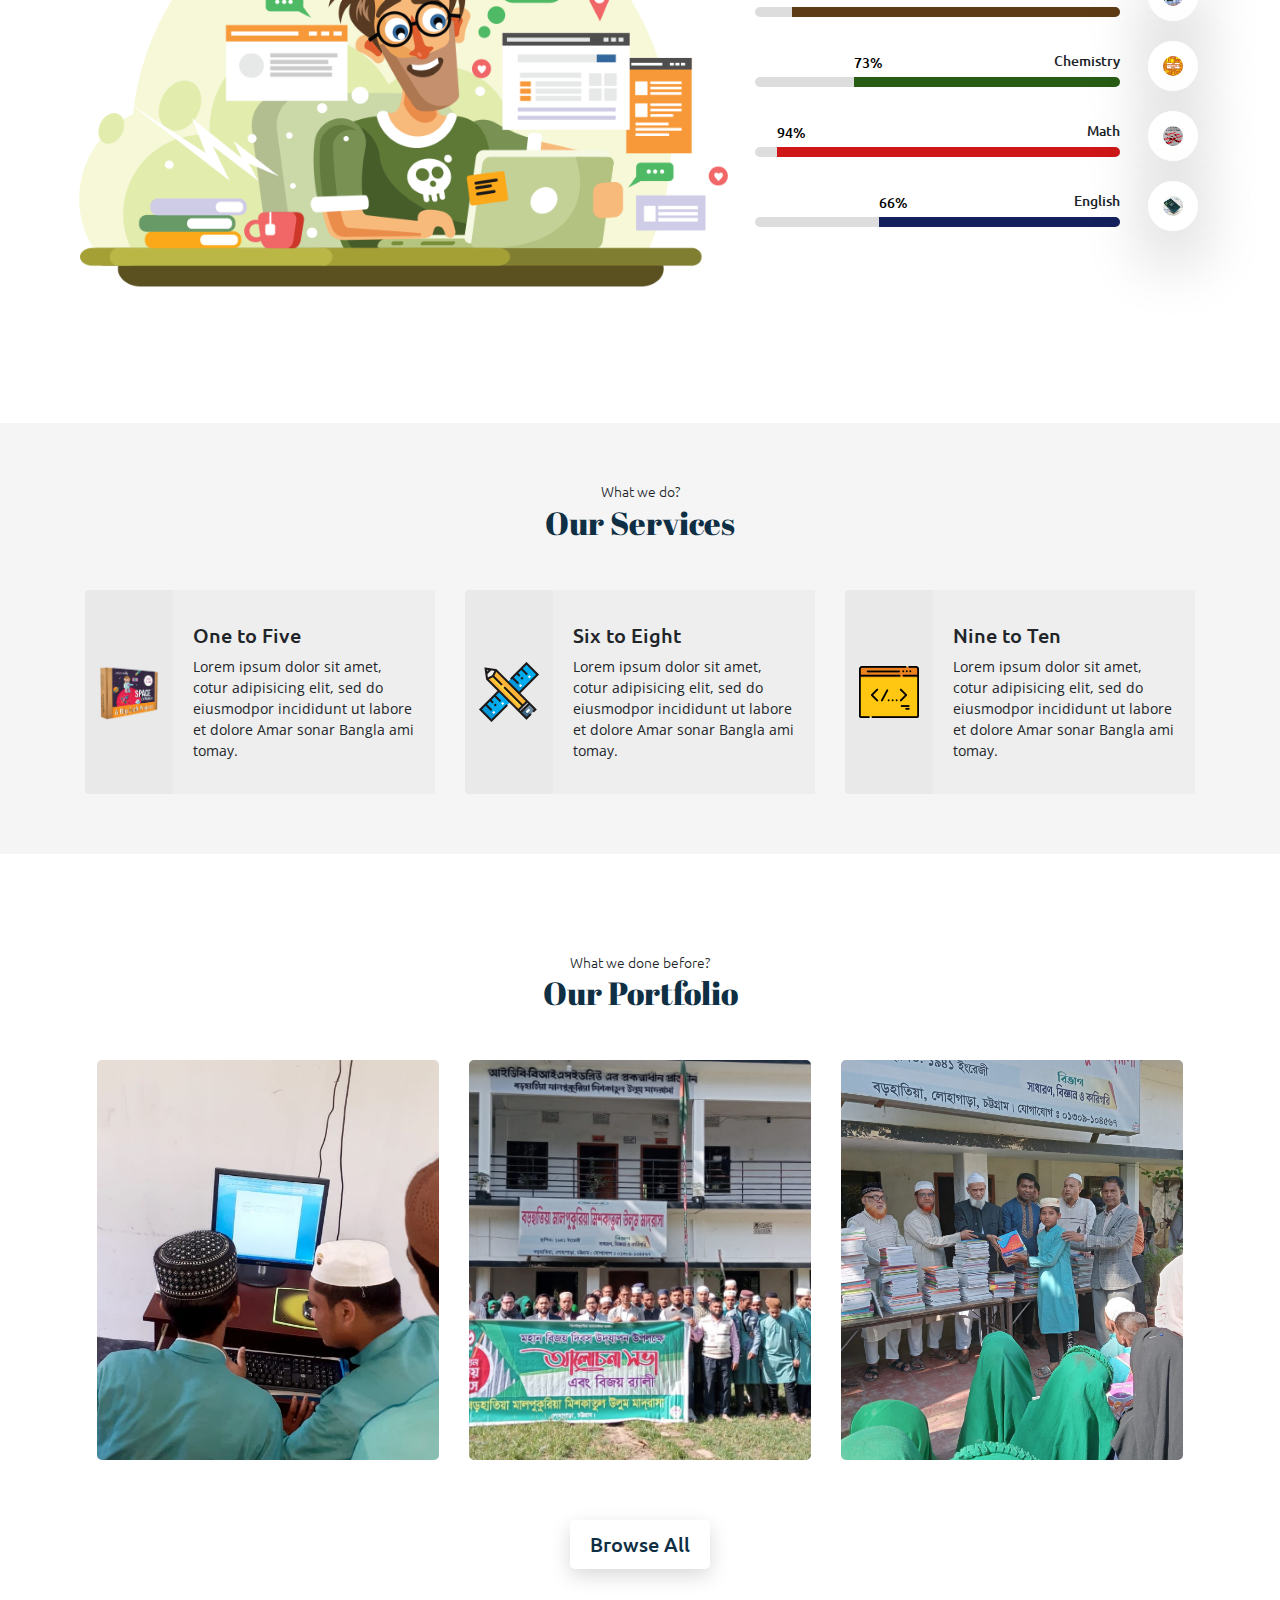
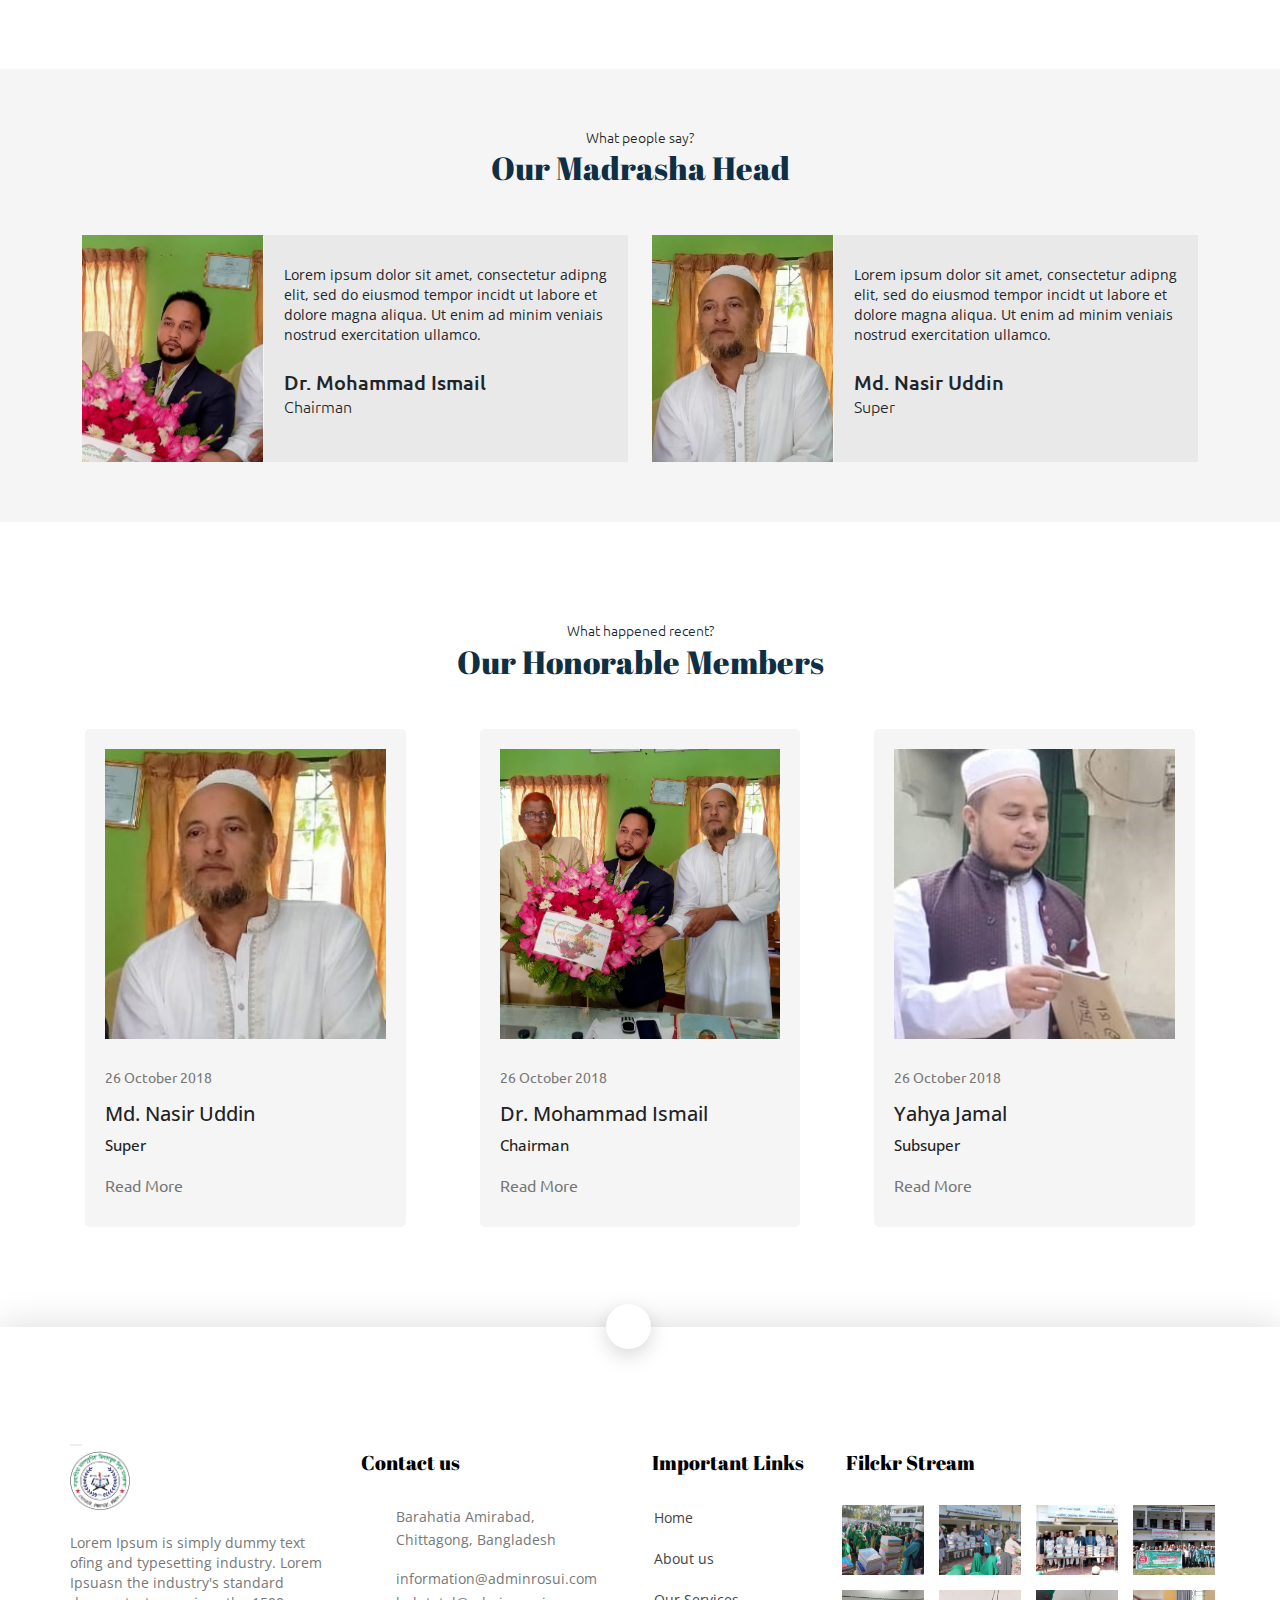
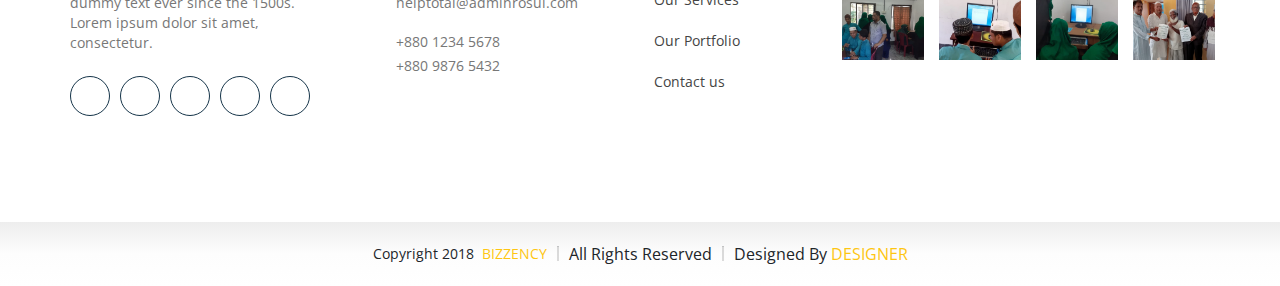
==== commit 1da8aa53: "V-1" ====
--- a/index.html
+++ b/index.html
@@ -28,15 +28,15 @@
         <header>
             <section class="top-bar">
                 <div class="container d-flex flex-wrap justify-content-between">
-                    <p>Welcome to our Madrasha</p>
-                    <p>Opening Hour: 10:00 a.m to 4:00 p.m</p>
+                    <p>Welcome to our CMC College</p>
+                    <p>Opening Hour: 10:00 a.m to 5:00 p.m</p>
                 </div>
             </section>
 
             <nav id="primary_nav" class="navbar navbar-expand-lg p-0 ">
                 <div class="container">
                     <a href="index.html" class="navbar-brand">
-                        <img src="./img/logomad.png" alt="" class="img-fluid">
+                        <h1>CMC College</h1>
                     </a>
                     <button class="navbar-toggler" data-bs-toggle="collapse" data-bs-target="#primary-menu">
                         <span class="navbar-toggler-icon"></span>
@@ -64,7 +64,7 @@
             <section class="hero_section">
                 <div class="container d-flex flex-wrap align-items-center">
                     <div class="col-lg-5 hero_content"> 
-                        <h1>Barahatia Malpukuria Mikatul Ulumkhi Dal Madrasa</h1>
+                        <h1>CMC College</h1>
                         <h4>Our Admission Process</h4>
                         <div class="d-flex align-items-center flex-wrap">
                             <a href="#">Explore More</a>
